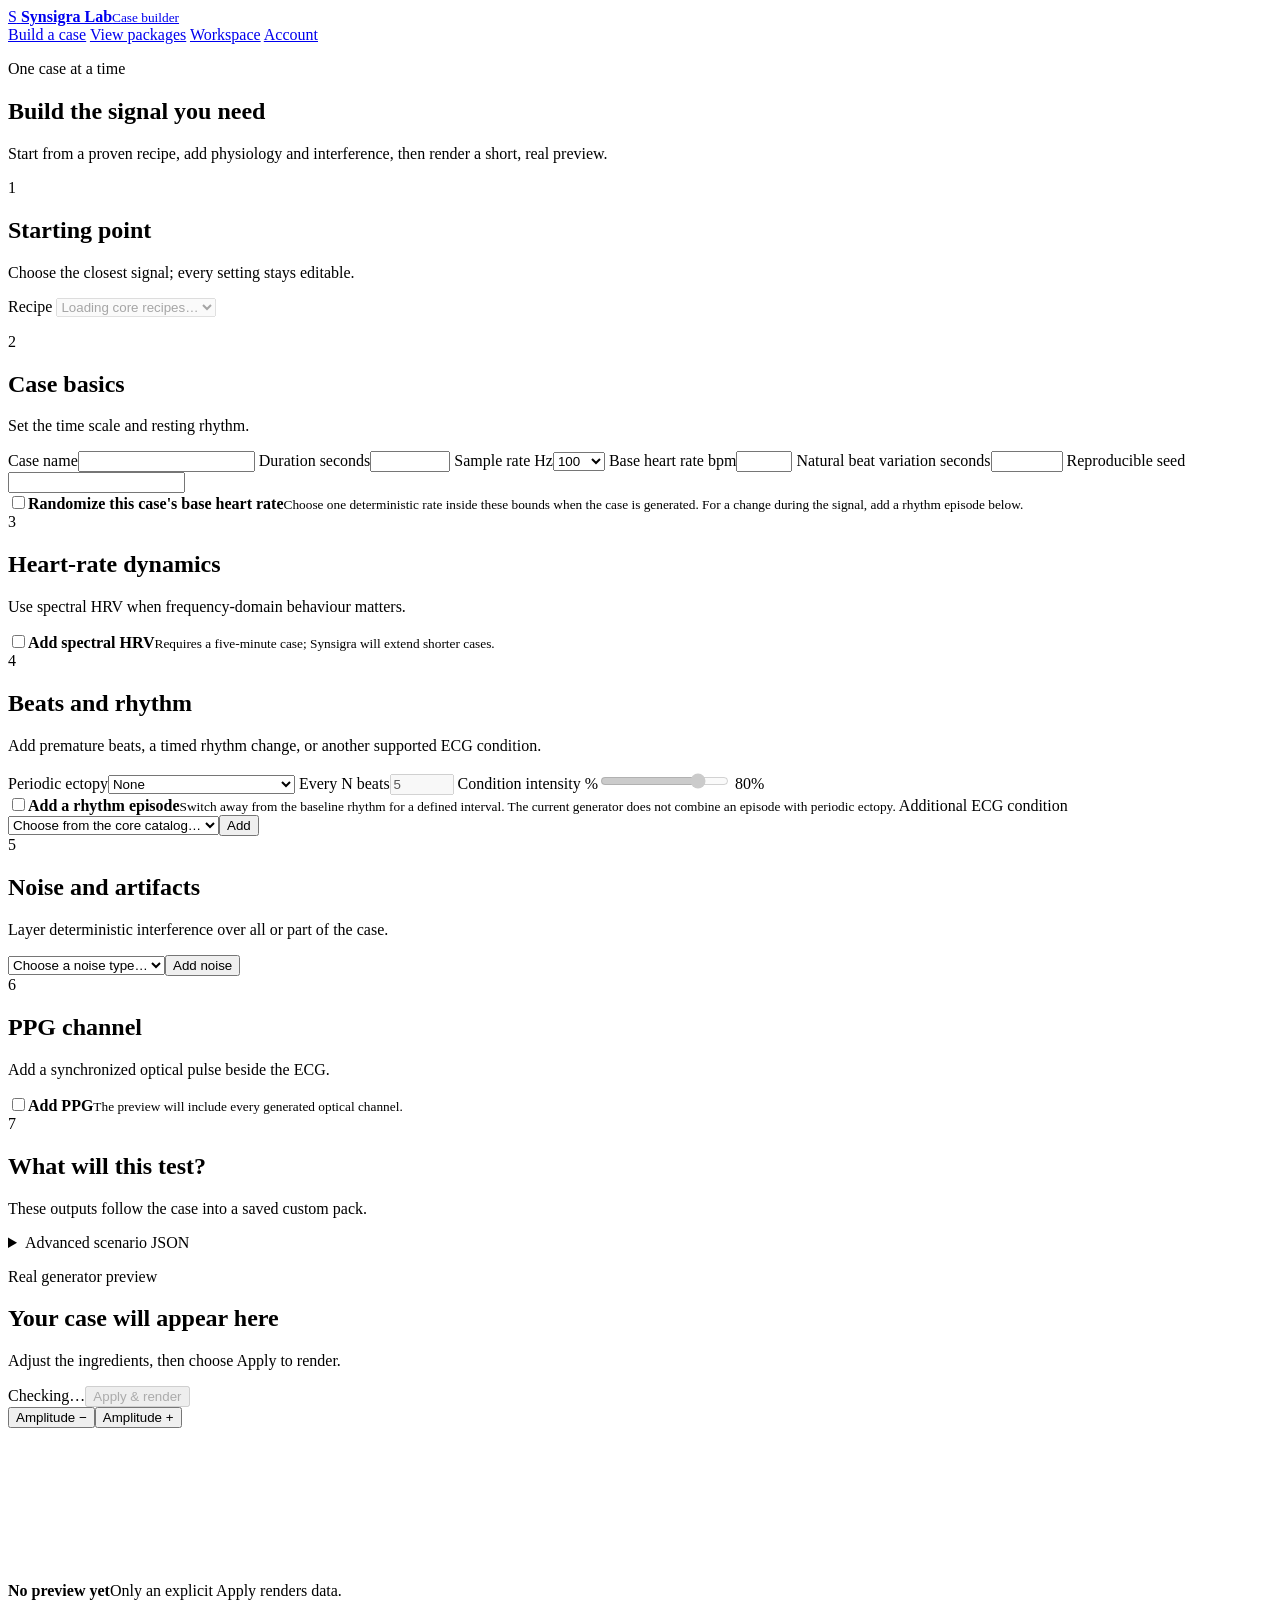
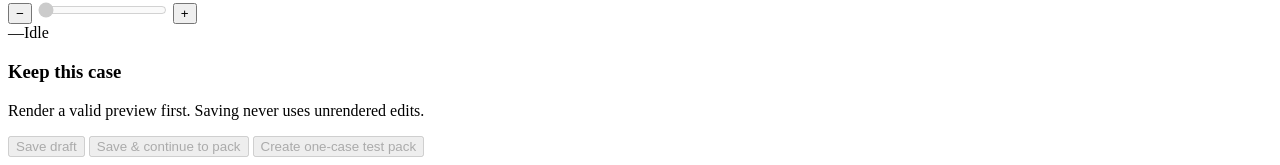
==== web/lab/index.html @ 902fe435 "https://github.com/tamask1s/signal_synth_saas/issues/66 Add interactive Synsigra Lab" ====
<!doctype html>
<html lang="en">
<head>
  <meta charset="utf-8">
  <meta name="viewport" content="width=device-width, initial-scale=1">
  <meta name="theme-color" content="#07111f">
  <title>Synsigra Lab · Build a signal case</title>
  <link rel="icon" href="/assets/img/logo-mark.svg" type="image/svg+xml">
  <link rel="stylesheet" href="__SYNSIGRA_BASE__/lab/style.css?v=1">
</head>
<body data-api-base="__SYNSIGRA_BASE__">
  <header class="lab-header">
    <a class="lab-brand" href="/" aria-label="Synsigra home">
      <span class="lab-mark" aria-hidden="true">S</span>
      <span><strong>Synsigra Lab</strong><small>Case builder</small></span>
    </a>
    <nav aria-label="Lab navigation">
      <a class="active" href="__SYNSIGRA_BASE__/lab">Build a case</a>
      <a href="__SYNSIGRA_BASE__/viewer">View packages</a>
      <a href="__SYNSIGRA_BASE__/workspace">Workspace</a>
      <a href="__SYNSIGRA_BASE__/account">Account</a>
    </nav>
  </header>

  <main class="lab-shell">
    <aside class="builder-panel" aria-label="Case settings">
      <div class="panel-intro">
        <p class="eyebrow">One case at a time</p>
        <h1>Build the signal you need</h1>
        <p>Start from a proven recipe, add physiology and interference, then render a short, real preview.</p>
      </div>

      <section class="builder-section" data-section="starting-point">
        <div class="section-heading"><span>1</span><div><h2>Starting point</h2><p>Choose the closest signal; every setting stays editable.</p></div></div>
        <label for="case-template">Recipe</label>
        <select id="case-template" disabled><option>Loading core recipes…</option></select>
        <p id="template-description" class="help-text"></p>
      </section>

      <section class="builder-section" data-section="basics">
        <div class="section-heading"><span>2</span><div><h2>Case basics</h2><p>Set the time scale and resting rhythm.</p></div></div>
        <div class="field-grid two">
          <label>Case name<input id="case-name" type="text" maxlength="100" data-path="$.name"></label>
          <label>Duration <span class="unit">seconds</span><input id="duration" type="number" min="0.01" max="300" step="1" data-path="$.duration_seconds"></label>
          <label>Sample rate <span class="unit">Hz</span><select id="sample-rate" data-path="$.sample_rate_hz"><option>100</option><option>125</option><option>200</option><option>250</option><option>360</option><option>500</option><option>1000</option></select></label>
          <label>Base heart rate <span class="unit">bpm</span><input id="heart-rate" type="number" min="10" max="400" step="1" data-path="$.ecg.heart_rate_bpm"></label>
          <label>Natural beat variation <span class="unit">seconds</span><input id="rr-variation" type="number" min="0" max="2" step="0.005" data-path="$.ecg.rr_variability_seconds"></label>
          <label>Reproducible seed<input id="case-seed" type="number" min="0" step="1" data-path="$.seed"></label>
        </div>
        <label class="switch-row"><input id="vary-heart-rate" type="checkbox"><span><strong>Randomize this case's base heart rate</strong><small>Choose one deterministic rate inside these bounds when the case is generated. For a change during the signal, add a rhythm episode below.</small></span></label>
        <div id="heart-rate-range" class="field-grid two nested" hidden>
          <label>Minimum <span class="unit">bpm</span><input id="heart-rate-min" type="number" min="10" max="400" step="1"></label>
          <label>Maximum <span class="unit">bpm</span><input id="heart-rate-max" type="number" min="10" max="400" step="1"></label>
        </div>
      </section>

      <section class="builder-section" data-section="hrv">
        <div class="section-heading"><span>3</span><div><h2>Heart-rate dynamics</h2><p>Use spectral HRV when frequency-domain behaviour matters.</p></div></div>
        <label class="switch-row"><input id="hrv-enabled" type="checkbox" data-path="$.hrv.enabled"><span><strong>Add spectral HRV</strong><small>Requires a five-minute case; Synsigra will extend shorter cases.</small></span></label>
        <div id="hrv-settings" class="nested" hidden>
          <div class="field-grid two">
            <label>Mean heart rate <span class="unit">bpm</span><input id="hrv-mean" type="number" min="10" max="400" step="1" data-path="$.hrv.target_mean_hr_bpm"></label>
            <label>SDNN target <span class="unit">ms</span><input id="hrv-sdnn" type="number" min="1" max="2000" step="1" data-path="$.hrv.target_sdnn_seconds"></label>
            <label>VLF share <span class="unit">%</span><input id="hrv-vlf" type="number" min="0" max="100" step="1" data-path="$.hrv.vlf_power_fraction"></label>
            <label>LF / HF ratio<input id="hrv-lfhf" type="number" min="0" max="100" step="0.1" data-path="$.hrv.lf_hf_ratio"></label>
            <label>LF center <span class="unit">Hz</span><input id="hrv-lf" type="number" min="0.04" max="0.15" step="0.005" data-path="$.hrv.lf_center_hz"></label>
            <label>HF center <span class="unit">Hz</span><input id="hrv-hf" type="number" min="0.15" max="0.4" step="0.005" data-path="$.hrv.hf_center_hz"></label>
          </div>
          <details><summary>Advanced HRV spectrum</summary><div id="hrv-advanced" class="field-grid two"></div></details>
        </div>
      </section>

      <section class="builder-section" data-section="beats">
        <div class="section-heading"><span>4</span><div><h2>Beats and rhythm</h2><p>Add premature beats, a timed rhythm change, or another supported ECG condition.</p></div></div>
        <div class="field-grid two">
          <label>Periodic ectopy<select id="ectopy-type"><option value="">None</option><option value="PAC">PAC · premature atrial</option><option value="PVC">PVC · premature ventricular</option></select></label>
          <label>Every N beats<input id="ectopy-every" type="number" min="2" max="1000" step="1" value="5" disabled data-path="$.ecg.ectopic_every_n_beats"></label>
          <label>Condition intensity <span class="unit">%</span><input id="ectopy-severity" type="range" min="1" max="100" step="1" value="80" disabled></label>
          <output id="ectopy-severity-output" class="range-output">80%</output>
        </div>
        <label class="switch-row"><input id="rhythm-enabled" type="checkbox" data-path="$.ecg.rhythm_episodes"><span><strong>Add a rhythm episode</strong><small>Switch away from the baseline rhythm for a defined interval. The current generator does not combine an episode with periodic ectopy.</small></span></label>
        <div id="rhythm-settings" class="nested" hidden>
          <div class="field-grid two">
            <label>Episode type<select id="rhythm-type" data-path="$.ecg.rhythm_episodes"><option value="afib">Atrial fibrillation</option><option value="psvt">PSVT</option><option value="svarr">Supraventricular arrhythmia</option><option value="vt">Ventricular tachycardia</option><option value="vf">Ventricular fibrillation</option><option value="asystole">Asystole</option></select></label>
            <label>Episode rate <span class="unit">bpm</span><input id="rhythm-rate" type="number" min="10" max="400" step="1" data-path="$.ecg.rhythm_episodes"></label>
            <label>Starts at <span class="unit">seconds</span><input id="rhythm-start" type="number" min="0" max="300" step="0.1" data-path="$.ecg.rhythm_episodes"></label>
            <label>Lasts <span class="unit">seconds</span><input id="rhythm-duration" type="number" min="0.1" max="300" step="0.1" data-path="$.ecg.rhythm_episodes"></label>
            <label>Transition <span class="unit">seconds</span><input id="rhythm-transition" type="number" min="0" max="150" step="0.05" data-path="$.ecg.rhythm_episodes"></label>
          </div>
          <p class="help-text">VF and asystole have no bpm value. Enabling an episode establishes a compatible sinus baseline and removes periodic ectopy.</p>
        </div>
        <label for="other-condition">Additional ECG condition</label>
        <div class="inline-add"><select id="other-condition"><option value="">Choose from the core catalog…</option></select><button id="add-condition" type="button" class="secondary">Add</button></div>
        <div id="condition-list" class="ingredient-list"></div>
      </section>

      <section class="builder-section" data-section="noise">
        <div class="section-heading"><span>5</span><div><h2>Noise and artifacts</h2><p>Layer deterministic interference over all or part of the case.</p></div></div>
        <div class="inline-add"><select id="noise-type"><option value="">Choose a noise type…</option></select><button id="add-noise" type="button" class="secondary">Add noise</button></div>
        <div id="noise-list" class="ingredient-list"></div>
      </section>

      <section class="builder-section" data-section="ppg">
        <div class="section-heading"><span>6</span><div><h2>PPG channel</h2><p>Add a synchronized optical pulse beside the ECG.</p></div></div>
        <label class="switch-row"><input id="ppg-enabled" type="checkbox" data-path="$.ppg.enabled"><span><strong>Add PPG</strong><small>The preview will include every generated optical channel.</small></span></label>
        <div id="ppg-settings" class="field-grid two nested" hidden>
          <label>Pulse delay <span class="unit">ms</span><input id="ppg-delay" type="number" min="0" max="2000" step="1" data-path="$.ppg.pulse_delay_ms"></label>
          <label>Amplitude <span class="unit">a.u.</span><input id="ppg-amplitude" type="number" min="0.0001" max="100" step="0.05" data-path="$.ppg.amplitude_au"></label>
          <label>Rise time <span class="unit">ms</span><input id="ppg-rise" type="number" min="1" max="5000" step="1" data-path="$.ppg.rise_time_ms"></label>
          <label>Decay time <span class="unit">ms</span><input id="ppg-decay" type="number" min="1" max="5000" step="1" data-path="$.ppg.decay_time_ms"></label>
          <label>Missing pulse every N beats<input id="ppg-missing" type="number" min="0" max="1000" step="1" data-path="$.ppg.missing_pulse_every_n_beats"></label>
          <label>Timing jitter <span class="unit">ms</span><input id="ppg-jitter" type="number" min="0" max="10000" step="1" data-path="$.ppg.pulse_delay_jitter_ms"></label>
        </div>
      </section>

      <section class="builder-section compact-section" data-section="targets">
        <div class="section-heading"><span>7</span><div><h2>What will this test?</h2><p>These outputs follow the case into a saved custom pack.</p></div></div>
        <div id="target-list" class="target-list"></div>
      </section>

      <details id="advanced-json" class="advanced-json">
        <summary>Advanced scenario JSON</summary>
        <p>Every core field remains available. JSON edits round-trip into the human controls where represented.</p>
        <textarea id="scenario-json" rows="18" spellcheck="false"></textarea>
        <div class="actions"><button id="apply-json" type="button" class="secondary">Apply JSON</button><button id="format-json" type="button" class="text-button">Format</button></div>
      </details>
    </aside>

    <section class="preview-stage" aria-labelledby="preview-heading">
      <header class="preview-toolbar">
        <div><p class="eyebrow">Real generator preview</p><h2 id="preview-heading">Your case will appear here</h2><p id="preview-summary">Adjust the ingredients, then choose Apply to render.</p></div>
        <div class="apply-actions"><span id="validation-status" class="status-pill checking">Checking…</span><button id="render-preview" class="primary" type="button" disabled>Apply &amp; render</button></div>
      </header>

      <div id="validation-panel" class="validation-panel" role="status" aria-live="polite"></div>

      <div class="viewer-card">
        <div class="viewer-tools">
          <div id="channel-list" class="channel-chips" aria-label="Visible channels"></div>
          <div class="viewer-buttons">
            <button id="amplitude-out" type="button" title="Reduce amplitude">Amplitude −</button><button id="amplitude-in" type="button" title="Increase amplitude">Amplitude +</button>
          </div>
        </div>
        <div class="canvas-shell">
          <canvas id="signal-canvas" aria-label="Rendered ECG and PPG signal preview"></canvas>
          <div id="canvas-empty" class="canvas-empty"><strong>No preview yet</strong><span>Only an explicit Apply renders data.</span></div>
        </div>
        <div class="timeline-controls">
          <button id="time-out" type="button" title="Show twice as much time">−</button>
          <input id="position-slider" type="range" min="0" max="0" value="0" disabled aria-label="Preview position">
          <button id="time-in" type="button" title="Show half as much time">+</button>
        </div>
        <div class="viewer-footer"><span id="viewport-label">—</span><span id="request-status">Idle</span></div>
      </div>

      <section id="provenance-card" class="provenance-card" hidden>
        <div><p class="eyebrow">Reproducible result</p><h3>Preview ready</h3><p id="provenance-text"></p></div>
        <details><summary>Exact resolved scenario and provenance</summary><pre id="resolved-scenario"></pre></details>
      </section>

      <div class="next-actions">
        <div><h3>Keep this case</h3><p id="save-guidance">Render a valid preview first. Saving never uses unrendered edits.</p></div>
        <button id="save-draft" type="button" class="secondary" disabled>Save draft</button>
        <button id="continue-pack" type="button" class="primary" disabled>Save &amp; continue to pack</button>
        <button id="build-pack" type="button" class="secondary" disabled>Create one-case test pack</button>
      </div>
    </section>
  </main>

  <div id="toast" class="toast" role="status" aria-live="polite" hidden></div>
  <script src="__SYNSIGRA_BASE__/viewer/signal-viewer.js?v=5"></script>
  <script src="__SYNSIGRA_BASE__/lab/app.js?v=1"></script>
</body>
</html>
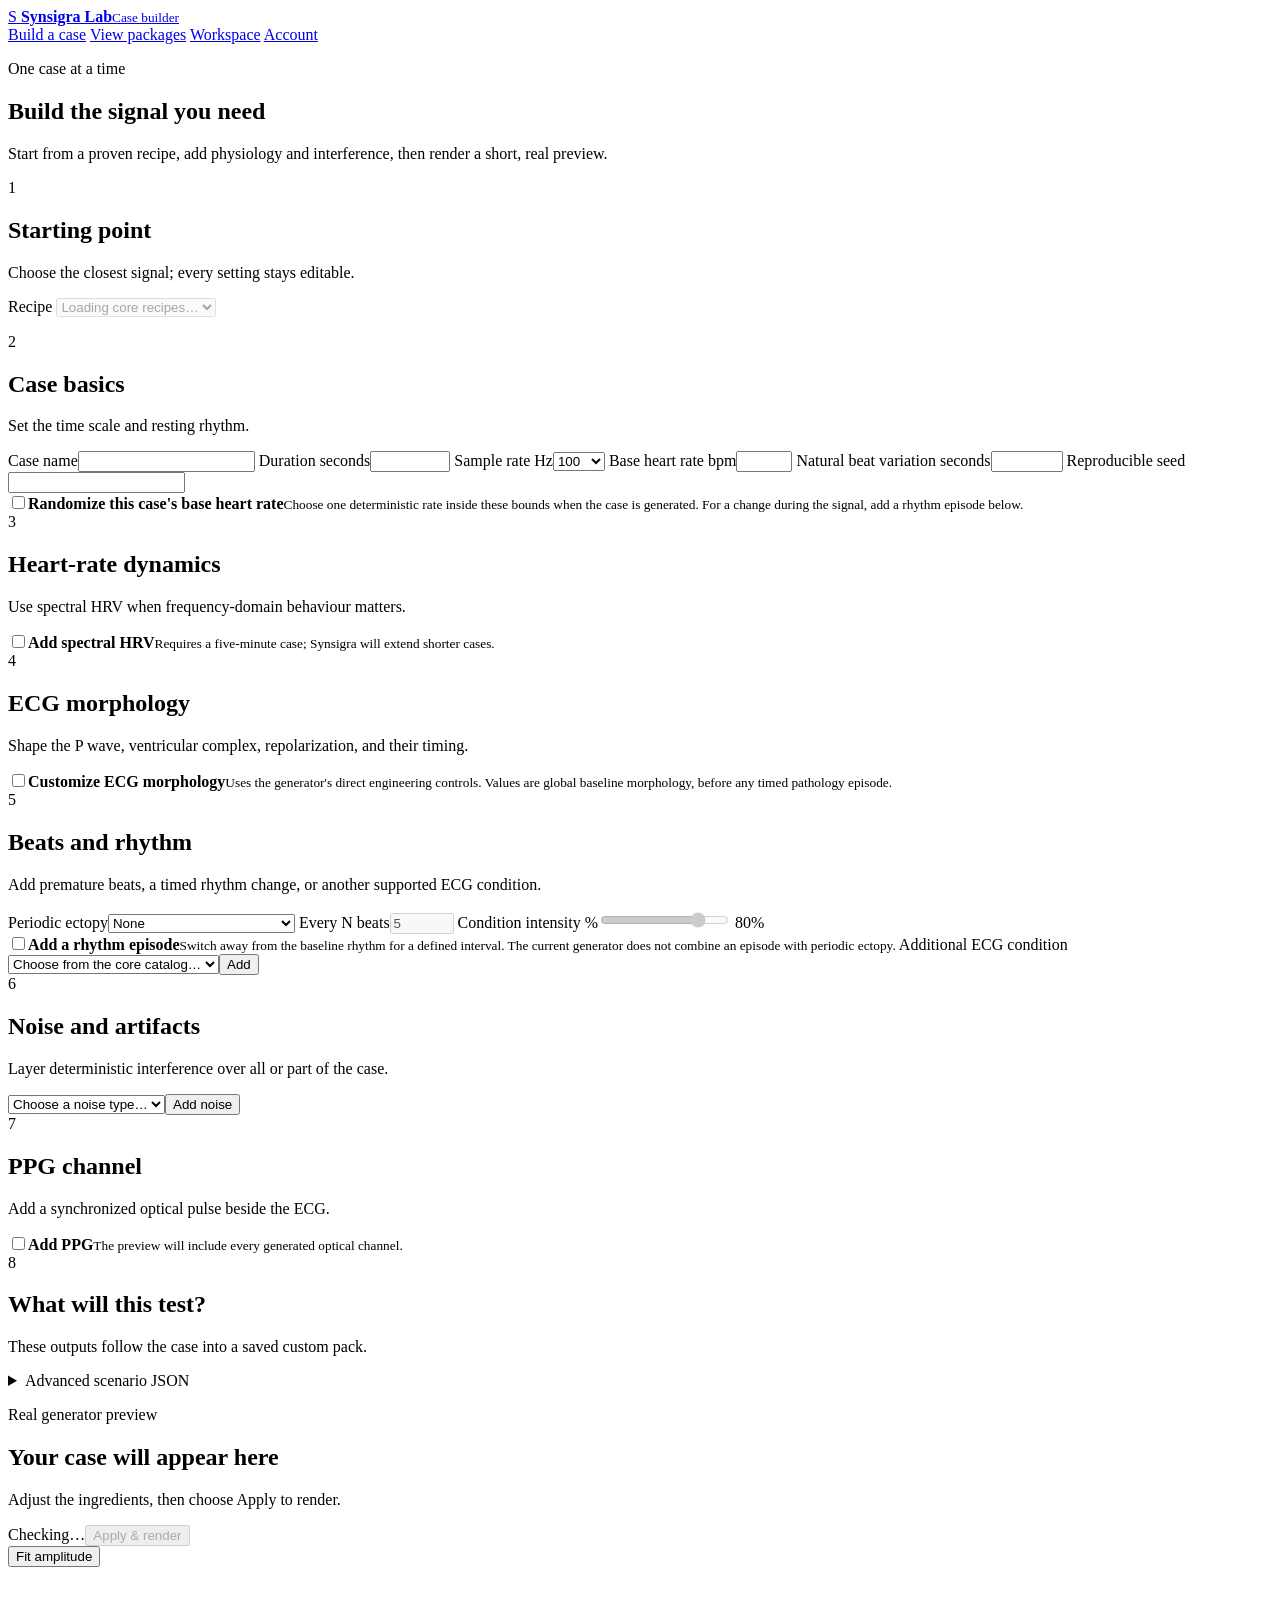
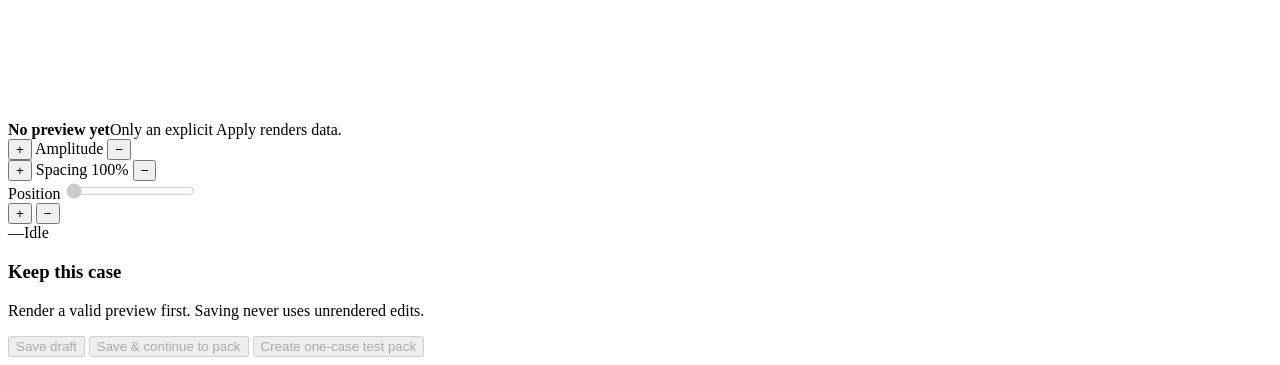
==== commit 127de754: "Fix CI and expand Synsigra Lab controls" ====
--- a/web/lab/index.html
+++ b/web/lab/index.html
@@ -6,7 +6,7 @@
   <meta name="theme-color" content="#07111f">
   <title>Synsigra Lab · Build a signal case</title>
   <link rel="icon" href="/assets/img/logo-mark.svg" type="image/svg+xml">
-  <link rel="stylesheet" href="__SYNSIGRA_BASE__/lab/style.css?v=1">
+  <link rel="stylesheet" href="__SYNSIGRA_BASE__/lab/style.css?v=2">
 </head>
 <body data-api-base="__SYNSIGRA_BASE__">
   <header class="lab-header">
@@ -70,8 +70,46 @@
         </div>
       </section>
 
+      <section class="builder-section" data-section="morphology">
+        <div class="section-heading"><span>4</span><div><h2>ECG morphology</h2><p>Shape the P wave, ventricular complex, repolarization, and their timing.</p></div></div>
+        <label class="switch-row"><input id="morphology-enabled" type="checkbox" data-path="$.ecg.morphology"><span><strong>Customize ECG morphology</strong><small>Uses the generator's direct engineering controls. Values are global baseline morphology, before any timed pathology episode.</small></span></label>
+        <div id="morphology-settings" class="nested" hidden>
+          <fieldset class="morphology-group">
+            <legend>P wave and PQ / PR</legend>
+            <div class="field-grid two">
+              <label>P amplitude <span class="unit">mV</span><input id="morph-p-amplitude" type="number" min="-0.5" max="0.8" step="0.01" data-morphology-field="p_amplitude_mv"></label>
+              <label>P duration <span class="unit">ms</span><input id="morph-p-duration" type="number" min="40" max="150" step="1" data-morphology-field="p_duration_ms"></label>
+              <label>P axis <span class="unit">degrees</span><input id="morph-p-axis" type="number" min="-180" max="180" step="1" data-morphology-field="p_axis_degrees"></label>
+              <label>PQ / PR behaviour<select id="morph-pr-pattern"><option value="">Normal conduction</option><option value="LPR">Prolonged PR interval</option><option value="1AVB">First-degree AV block</option></select></label>
+            </div>
+            <p class="help-text">The current core exposes PQ/PR as validated conduction phenotypes, not as an arbitrary millisecond field.</p>
+          </fieldset>
+          <fieldset class="morphology-group">
+            <legend>QRS complex</legend>
+            <div class="field-grid two">
+              <label>Q amplitude <span class="unit">mV</span><input id="morph-q-amplitude" type="number" min="-1.5" max="0.2" step="0.01" data-morphology-field="q_amplitude_mv"></label>
+              <label>R amplitude <span class="unit">mV</span><input id="morph-r-amplitude" type="number" min="0.05" max="4" step="0.01" data-morphology-field="r_amplitude_mv"></label>
+              <label>S amplitude <span class="unit">mV</span><input id="morph-s-amplitude" type="number" min="-3" max="0.5" step="0.01" data-morphology-field="s_amplitude_mv"></label>
+              <label>QRS duration <span class="unit">ms</span><input id="morph-qrs-duration" type="number" min="50" max="180" step="1" data-morphology-field="qrs_duration_ms"></label>
+              <label>QRS axis <span class="unit">degrees</span><input id="morph-qrs-axis" type="number" min="-180" max="180" step="1" data-morphology-field="qrs_axis_degrees"></label>
+            </div>
+          </fieldset>
+          <fieldset class="morphology-group">
+            <legend>QT, ST, and T wave</legend>
+            <div class="field-grid two">
+              <label>QT interval <span class="unit">ms</span><input id="morph-qt-interval" type="number" min="260" max="700" step="1" data-morphology-field="qt_interval_ms"></label>
+              <label>ST J level <span class="unit">mV</span><input id="morph-st-level" type="number" min="-0.8" max="0.8" step="0.01" data-morphology-field="st_j_amplitude_mv"></label>
+              <label>ST slope <span class="unit">mV/s</span><input id="morph-st-slope" type="number" min="-4" max="4" step="0.05" data-morphology-field="st_slope_mv_per_second"></label>
+              <label>T amplitude <span class="unit">mV</span><input id="morph-t-amplitude" type="number" min="-1.5" max="1.5" step="0.01" data-morphology-field="t_amplitude_mv"></label>
+              <label>T duration <span class="unit">ms</span><input id="morph-t-duration" type="number" min="60" max="360" step="1" data-morphology-field="t_duration_ms"></label>
+              <label>T axis <span class="unit">degrees</span><input id="morph-t-axis" type="number" min="-180" max="180" step="1" data-morphology-field="t_axis_degrees"></label>
+            </div>
+          </fieldset>
+        </div>
+      </section>
+
       <section class="builder-section" data-section="beats">
-        <div class="section-heading"><span>4</span><div><h2>Beats and rhythm</h2><p>Add premature beats, a timed rhythm change, or another supported ECG condition.</p></div></div>
+        <div class="section-heading"><span>5</span><div><h2>Beats and rhythm</h2><p>Add premature beats, a timed rhythm change, or another supported ECG condition.</p></div></div>
         <div class="field-grid two">
           <label>Periodic ectopy<select id="ectopy-type"><option value="">None</option><option value="PAC">PAC · premature atrial</option><option value="PVC">PVC · premature ventricular</option></select></label>
           <label>Every N beats<input id="ectopy-every" type="number" min="2" max="1000" step="1" value="5" disabled data-path="$.ecg.ectopic_every_n_beats"></label>
@@ -95,13 +133,13 @@
       </section>
 
       <section class="builder-section" data-section="noise">
-        <div class="section-heading"><span>5</span><div><h2>Noise and artifacts</h2><p>Layer deterministic interference over all or part of the case.</p></div></div>
+        <div class="section-heading"><span>6</span><div><h2>Noise and artifacts</h2><p>Layer deterministic interference over all or part of the case.</p></div></div>
         <div class="inline-add"><select id="noise-type"><option value="">Choose a noise type…</option></select><button id="add-noise" type="button" class="secondary">Add noise</button></div>
         <div id="noise-list" class="ingredient-list"></div>
       </section>
 
       <section class="builder-section" data-section="ppg">
-        <div class="section-heading"><span>6</span><div><h2>PPG channel</h2><p>Add a synchronized optical pulse beside the ECG.</p></div></div>
+        <div class="section-heading"><span>7</span><div><h2>PPG channel</h2><p>Add a synchronized optical pulse beside the ECG.</p></div></div>
         <label class="switch-row"><input id="ppg-enabled" type="checkbox" data-path="$.ppg.enabled"><span><strong>Add PPG</strong><small>The preview will include every generated optical channel.</small></span></label>
         <div id="ppg-settings" class="field-grid two nested" hidden>
           <label>Pulse delay <span class="unit">ms</span><input id="ppg-delay" type="number" min="0" max="2000" step="1" data-path="$.ppg.pulse_delay_ms"></label>
@@ -114,7 +152,7 @@
       </section>
 
       <section class="builder-section compact-section" data-section="targets">
-        <div class="section-heading"><span>7</span><div><h2>What will this test?</h2><p>These outputs follow the case into a saved custom pack.</p></div></div>
+        <div class="section-heading"><span>8</span><div><h2>What will this test?</h2><p>These outputs follow the case into a saved custom pack.</p></div></div>
         <div id="target-list" class="target-list"></div>
       </section>
 
@@ -137,18 +175,31 @@
       <div class="viewer-card">
         <div class="viewer-tools">
           <div id="channel-list" class="channel-chips" aria-label="Visible channels"></div>
-          <div class="viewer-buttons">
-            <button id="amplitude-out" type="button" title="Reduce amplitude">Amplitude −</button><button id="amplitude-in" type="button" title="Increase amplitude">Amplitude +</button>
-          </div>
-        </div>
-        <div class="canvas-shell">
+          <button id="amplitude-fit" type="button" class="viewer-reset" title="Reset vertical amplitude">Fit amplitude</button>
+        </div>
+        <div class="canvas-shell" id="canvas-shell">
           <canvas id="signal-canvas" aria-label="Rendered ECG and PPG signal preview"></canvas>
           <div id="canvas-empty" class="canvas-empty"><strong>No preview yet</strong><span>Only an explicit Apply renders data.</span></div>
+          <div class="vertical-controls">
+            <div class="vertical-control-group" aria-label="Amplitude zoom">
+              <button id="amplitude-in" type="button" title="Increase displayed amplitude" aria-label="Increase displayed amplitude">+</button>
+              <span>Amplitude</span>
+              <button id="amplitude-out" type="button" title="Decrease displayed amplitude" aria-label="Decrease displayed amplitude">−</button>
+            </div>
+            <div class="vertical-control-group" aria-label="Channel spacing">
+              <button id="spacing-in" type="button" title="Increase channel spacing by 1.5×" aria-label="Increase channel spacing">+</button>
+              <span id="spacing-value">Spacing 100%</span>
+              <button id="spacing-out" type="button" title="Decrease channel spacing by 1.5×" aria-label="Decrease channel spacing">−</button>
+            </div>
+          </div>
         </div>
         <div class="timeline-controls">
-          <button id="time-out" type="button" title="Show twice as much time">−</button>
+          <label for="position-slider">Position</label>
           <input id="position-slider" type="range" min="0" max="0" value="0" disabled aria-label="Preview position">
-          <button id="time-in" type="button" title="Show half as much time">+</button>
+          <div class="time-zoom-controls" aria-label="Time zoom">
+            <button id="time-in" type="button" title="Zoom in: show half as much time" aria-label="Zoom in time">+</button>
+            <button id="time-out" type="button" title="Zoom out: show twice as much time" aria-label="Zoom out time">−</button>
+          </div>
         </div>
         <div class="viewer-footer"><span id="viewport-label">—</span><span id="request-status">Idle</span></div>
       </div>
@@ -169,6 +220,6 @@
 
   <div id="toast" class="toast" role="status" aria-live="polite" hidden></div>
   <script src="__SYNSIGRA_BASE__/viewer/signal-viewer.js?v=5"></script>
-  <script src="__SYNSIGRA_BASE__/lab/app.js?v=1"></script>
+  <script src="__SYNSIGRA_BASE__/lab/app.js?v=3"></script>
 </body>
 </html>
